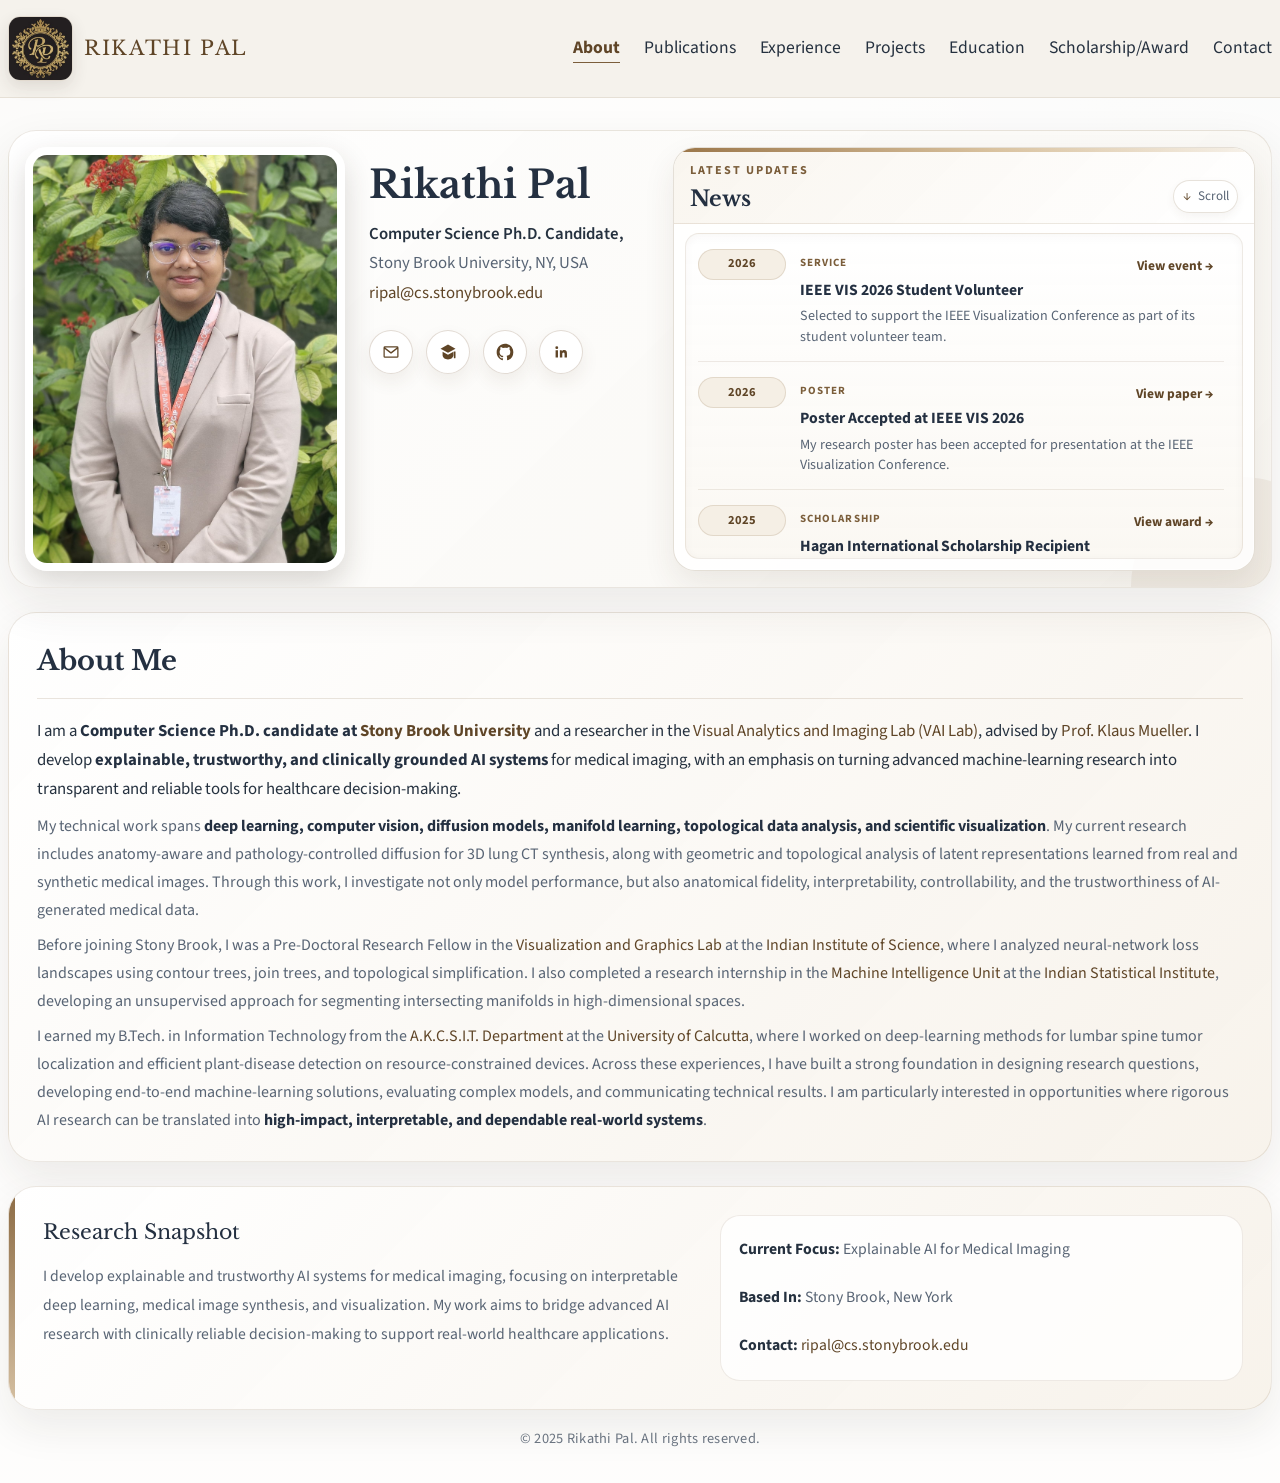
==== index.html @ eb5c56c5 "Update portfolio projects and images" ====
<!DOCTYPE html>
<html lang="en">
<head>
  <meta charset="UTF-8">
  <meta name="viewport" content="width=device-width, initial-scale=1.0">
  <title>Rikathi Pal | Ph.D. Candidate in Computer Science at Stony Brook University</title>
  <meta name="description" content="Rikathi Pal is a Ph.D. candidate in Computer Science at Stony Brook University working in the Visual Analytics and Imaging Lab on explainable, trustworthy AI for medical imaging.">
  <meta name="robots" content="index, follow, max-image-preview:large">
  <link rel="canonical" href="https://rikathi.github.io/">
  <meta property="og:type" content="profile">
  <meta property="og:title" content="Rikathi Pal | Ph.D. Candidate in Computer Science at Stony Brook University">
  <meta property="og:description" content="Portfolio of Rikathi Pal, Ph.D. candidate at Stony Brook University working on explainable and trustworthy AI for medical imaging.">
  <meta property="og:url" content="https://rikathi.github.io/">
  <meta property="og:site_name" content="Rikathi Pal">
  <meta property="og:image" content="https://rikathi.github.io/images/rip.jpg">
  <meta name="twitter:card" content="summary_large_image">
  <meta name="twitter:title" content="Rikathi Pal | Ph.D. Candidate in Computer Science at Stony Brook University">
  <meta name="twitter:description" content="Portfolio of Rikathi Pal, Ph.D. candidate at Stony Brook University working on explainable and trustworthy AI for medical imaging.">
  <meta name="twitter:image" content="https://rikathi.github.io/images/rip.jpg">
  <link rel="icon" href="images/RP.jpg" sizes="1000x1200" type="image/png">
  <link rel="preconnect" href="https://fonts.googleapis.com">
  <link rel="preconnect" href="https://fonts.gstatic.com" crossorigin>
  <link href="https://fonts.googleapis.com/css2?family=Libre+Baskerville:wght@400;700&family=Source+Sans+3:wght@400;500;600;700&display=swap" rel="stylesheet">
  <link rel="stylesheet" href="style.css">
  <script type="application/ld+json">
    {
      "@context": "https://schema.org",
      "@graph": [
        {
          "@type": "WebSite",
          "name": "Rikathi Pal",
          "alternateName": ["Rikathi Pal Portfolio", "rikathi.github.io"],
          "url": "https://rikathi.github.io/"
        },
        {
          "@type": "ProfilePage",
          "url": "https://rikathi.github.io/",
          "mainEntity": {
            "@type": "Person",
            "name": "Rikathi Pal",
            "url": "https://rikathi.github.io/",
            "image": "https://rikathi.github.io/images/rip.jpg",
            "email": "mailto:ripal@cs.stonybrook.edu",
            "jobTitle": "Ph.D. Candidate in Computer Science",
            "affiliation": {
              "@type": "CollegeOrUniversity",
              "name": "Stony Brook University",
              "url": "https://www.stonybrook.edu/"
            },
            "alumniOf": {
              "@type": "CollegeOrUniversity",
              "name": "University of Calcutta",
              "url": "https://www.caluniv.ac.in/"
            },
            "sameAs": [
              "https://scholar.google.com/citations?user=8riN4uMAAAAJ&hl=en",
              "https://github.com/Rikathi",
              "https://www.linkedin.com/in/rikathi-pal-a0b10820b/"
            ],
            "knowsAbout": [
              "Explainable AI",
              "Medical Imaging",
              "Computer Vision",
              "Visualization",
              "Computational Topology",
              "Trustworthy AI"
            ],
            "description": "Ph.D. candidate in Computer Science at Stony Brook University working in the Visual Analytics and Imaging Lab on explainable and trustworthy AI for medical imaging."
          }
        }
      ]
    }
  </script>
</head>
<body>
  <header class="topbar">
    <div class="topbar-inner">
      <a class="brand" href="index.html">
        <img class="brand-mark" src="images/2.jpg" alt="Rikathi Pal logo">
        <span>RIKATHI PAL</span>
      </a>
      <nav aria-label="Primary">
        <ul class="nav-links">
          <li><a class="active" href="index.html">About</a></li>
          <li><a href="publications.html">Publications</a></li>
          <li><a href="experience.html">Experience</a></li>
          <li><a href="projects.html">Projects</a></li>
          <li><a href="education.html">Education</a></li>
          <li><a href="scholarship-award.html">Scholarship/Award</a></li>
          <li><a href="contact.html">Contact</a></li>
        </ul>
      </nav>
    </div>
  </header>

  <main class="site-shell">
    <section class="hero">
      <div class="hero-panel">
        <div class="hero-photo-wrap">
          <div class="hero-photo">
            <img src="images/rip.jpg" alt="Portrait of Rikathi Pal">
          </div>
        </div>
        <div class="hero-copy">
          <h1>Rikathi Pal</h1>
          <p class="hero-role">
            <strong>Computer Science Ph.D. Candidate,</strong><br>
            Stony Brook University, NY, USA<br>
            <a href="mailto:ripal@cs.stonybrook.edu">ripal@cs.stonybrook.edu</a>
          </p>
          <ul class="hero-icons" aria-label="Contact links">
            <li>
              <a href="mailto:ripal@cs.stonybrook.edu" aria-label="Email">
                <svg viewBox="0 0 24 24" aria-hidden="true"><path d="M3 6.75A1.75 1.75 0 0 1 4.75 5h14.5A1.75 1.75 0 0 1 21 6.75v10.5A1.75 1.75 0 0 1 19.25 19H4.75A1.75 1.75 0 0 1 3 17.25V6.75Zm1.9-.25 7.1 5.43 7.1-5.43H4.9Zm14.6 11V8.39l-6.9 5.28a1 1 0 0 1-1.2 0L4.5 8.39v9.11h15Z"/></svg>
              </a>
            </li>
            <li>
              <a href="https://scholar.google.com/citations?user=8riN4uMAAAAJ&hl=en" target="_blank" rel="noopener noreferrer" aria-label="Google Scholar">
                <svg viewBox="0 0 24 24" aria-hidden="true"><path d="m12 3 9 5-9 5-9-5 9-5Zm-6.5 8.72L12 15.33l6.5-3.61V16c0 2.76-2.91 5-6.5 5s-6.5-2.24-6.5-5v-4.28ZM21 18.5a1 1 0 1 1-2 0v-7h2v7Z"/></svg>
              </a>
            </li>
            <li>
              <a href="https://github.com/Rikathi" target="_blank" rel="noopener noreferrer" aria-label="GitHub">
                <svg viewBox="0 0 24 24" aria-hidden="true"><path d="M12 2C6.48 2 2 6.58 2 12.22c0 4.5 2.87 8.31 6.84 9.66.5.1.68-.22.68-.49 0-.24-.01-1.05-.01-1.9-2.78.62-3.37-1.21-3.37-1.21-.46-1.18-1.11-1.49-1.11-1.49-.9-.63.07-.62.07-.62 1 .07 1.52 1.04 1.52 1.04.88 1.55 2.31 1.1 2.87.84.09-.66.35-1.1.63-1.36-2.22-.26-4.56-1.14-4.56-5.06 0-1.12.39-2.03 1.03-2.75-.1-.26-.45-1.3.1-2.72 0 0 .84-.28 2.75 1.05A9.3 9.3 0 0 1 12 6.84c.85 0 1.7.12 2.5.35 1.9-1.33 2.74-1.05 2.74-1.05.55 1.42.2 2.46.1 2.72.64.72 1.03 1.63 1.03 2.75 0 3.93-2.34 4.79-4.57 5.05.36.32.68.95.68 1.92 0 1.39-.01 2.5-.01 2.84 0 .27.18.59.69.49A10.25 10.25 0 0 0 22 12.22C22 6.58 17.52 2 12 2Z"/></svg>
              </a>
            </li>
            <li>
              <a href="https://www.linkedin.com/in/rikathi-pal-a0b10820b/" target="_blank" rel="noopener noreferrer" aria-label="LinkedIn">
                <svg viewBox="0 0 24 24" aria-hidden="true"><path d="M6.94 8.5a1.72 1.72 0 1 1 0-3.44 1.72 1.72 0 0 1 0 3.44ZM5.5 10h2.88v8.5H5.5V10Zm4.68 0h2.76v1.16h.04c.38-.72 1.32-1.48 2.72-1.48 2.92 0 3.46 1.95 3.46 4.48v4.34h-2.88v-3.85c0-.92-.02-2.1-1.27-2.1-1.28 0-1.48 1.01-1.48 2.03v3.92h-2.88V10Z"/></svg>
              </a>
            </li>
          </ul>
        </div>
        <div class="hero-news" id="news" aria-labelledby="news-title">
          <div class="news-heading">
            <div>
              <p class="news-eyebrow">Latest updates</p>
              <h2 id="news-title">News</h2>
            </div>
            <p class="news-scroll-note" id="news-scroll-note">
              <span aria-hidden="true">&#8595;</span> Scroll
            </p>
          </div>

          <div class="news-list" role="region" tabindex="0" aria-label="News updates" aria-describedby="news-scroll-note">
            <article class="news-item">
              <time datetime="2026">2026</time>
              <div class="news-item-copy">
                <div class="news-item-meta">
                  <span class="news-tag">Service</span>
                  <a href="https://www.ieeevis.org/year/2026/" target="_blank" rel="noopener noreferrer">View event <span aria-hidden="true">&#8594;</span></a>
                </div>
                <h3>IEEE VIS 2026 Student Volunteer</h3>
                <p>Selected to support the IEEE Visualization Conference as part of its student volunteer team.</p>
              </div>
            </article>

            <article class="news-item">
              <time datetime="2026">2026</time>
              <div class="news-item-copy">
                <div class="news-item-meta">
                  <span class="news-tag">Poster</span>
                  <a href="publications.html">View paper <span aria-hidden="true">&#8594;</span></a>
                </div>
                <h3>Poster Accepted at IEEE VIS 2026</h3>
                <p>My research poster has been accepted for presentation at the IEEE Visualization Conference.</p>
              </div>
            </article>

            <article class="news-item">
              <time datetime="2025">2025</time>
              <div class="news-item-copy">
                <div class="news-item-meta">
                  <span class="news-tag">Scholarship</span>
                  <a href="scholarship-award.html">View award <span aria-hidden="true">&#8594;</span></a>
                </div>
                <h3>Hagan International Scholarship Recipient</h3>
                <p>Awarded by the Hagan Scholarship Foundation for the 2025&ndash;2027 period.</p>
              </div>
            </article>

            <article class="news-item">
              <time datetime="2025">2025</time>
              <div class="news-item-copy">
                <div class="news-item-meta">
                  <span class="news-tag">Education</span>
                  <a href="education.html">View education <span aria-hidden="true">&#8594;</span></a>
                </div>
                <h3>Started Ph.D. at Stony Brook University</h3>
                <p>Began my Ph.D. in Computer Science at Stony Brook University.</p>
              </div>
            </article>

            <article class="news-item">
              <time datetime="2025">2025</time>
              <div class="news-item-copy">
                <div class="news-item-meta">
                  <span class="news-tag">Publication</span>
                  <a href="publications.html">View paper <span aria-hidden="true">&#8594;</span></a>
                </div>
                <h3>Spinal Tumor Research at NCVPRIPG 2025</h3>
                <p><em>A Classifier for Spinal Tumors Using Novel Data Augmentation</em> appears in the portfolio publication list.</p>
              </div>
            </article>

            <article class="news-item">
              <time datetime="2025">2025</time>
              <div class="news-item-copy">
                <div class="news-item-meta">
                  <span class="news-tag">Award</span>
                  <a href="scholarship-award.html">View award <span aria-hidden="true">&#8594;</span></a>
                </div>
                <h3>2nd Best Paper Award at ICDMAI 2025</h3>
                <p>Recognized for <em>Medical Image Segmentation Using Advanced Attention UNet</em>.</p>
              </div>
            </article>

            <article class="news-item">
              <time datetime="2024-07">Jul 2024</time>
              <div class="news-item-copy">
                <div class="news-item-meta">
                  <span class="news-tag">Experience</span>
                  <a href="experience.html">View experience <span aria-hidden="true">&#8594;</span></a>
                </div>
                <h3>Joined IISc as a Pre-Doctoral Research Fellow</h3>
                <p>Worked in the Visualization and Graphics Lab on neural-network loss landscape visualization using topological data analysis.</p>
              </div>
            </article>

            <article class="news-item">
              <time datetime="2024">2024</time>
              <div class="news-item-copy">
                <div class="news-item-meta">
                  <span class="news-tag">Education</span>
                  <a href="education.html">View education <span aria-hidden="true">&#8594;</span></a>
                </div>
                <h3>Completed B.Tech. at the University of Calcutta</h3>
                <p>Earned my B.Tech. in Information Technology from the A.K.C.S.I.T. Department.</p>
              </div>
            </article>
          </div>
        </div>
      </div>
    </section>

    <section class="about-section" aria-labelledby="about-title">
      <h2 class="about-section-title" id="about-title">About Me</h2>
      <div class="about-text about-section-copy">
        <p class="about-lead">
          I am a <strong>Computer Science Ph.D. candidate at <a href="https://www.cs.stonybrook.edu/" target="_blank" rel="noopener noreferrer">Stony Brook University</a></strong> and a researcher in the <a href="https://www3.cs.stonybrook.edu/~mueller/#projects" target="_blank" rel="noopener noreferrer">Visual Analytics and Imaging Lab (VAI Lab)</a>, advised by <a href="https://www3.cs.stonybrook.edu/~mueller/" target="_blank" rel="noopener noreferrer">Prof. Klaus Mueller</a>. I develop <strong>explainable, trustworthy, and clinically grounded AI systems</strong> for medical imaging, with an emphasis on turning advanced machine-learning research into transparent and reliable tools for healthcare decision-making.
        </p>
        <p>
          My technical work spans <strong>deep learning, computer vision, diffusion models, manifold learning, topological data analysis, and scientific visualization</strong>. My current research includes anatomy-aware and pathology-controlled diffusion for 3D lung CT synthesis, along with geometric and topological analysis of latent representations learned from real and synthetic medical images. Through this work, I investigate not only model performance, but also anatomical fidelity, interpretability, controllability, and the trustworthiness of AI-generated medical data.
        </p>
        <p>
          Before joining Stony Brook, I was a Pre-Doctoral Research Fellow in the <a href="https://vgl.csa.iisc.ac.in/" target="_blank" rel="noopener noreferrer">Visualization and Graphics Lab</a> at the <a href="https://iisc.ac.in/" target="_blank" rel="noopener noreferrer">Indian Institute of Science</a>, where I analyzed neural-network loss landscapes using contour trees, join trees, and topological simplification. I also completed a research internship in the <a href="https://miu.isical.ac.in/content/machine-intelligence-unit" target="_blank" rel="noopener noreferrer">Machine Intelligence Unit</a> at the <a href="https://www.isical.ac.in/" target="_blank" rel="noopener noreferrer">Indian Statistical Institute</a>, developing an unsupervised approach for segmenting intersecting manifolds in high-dimensional spaces.
        </p>
        <p>
          I earned my B.Tech. in Information Technology from the <a href="https://www.caluniv.ac.in/academic/akcsit/AKC.html" target="_blank" rel="noopener noreferrer">A.K.C.S.I.T. Department</a> at the <a href="https://www.caluniv.ac.in/" target="_blank" rel="noopener noreferrer">University of Calcutta</a>, where I worked on deep-learning methods for lumbar spine tumor localization and efficient plant-disease detection on resource-constrained devices. Across these experiences, I have built a strong foundation in designing research questions, developing end-to-end machine-learning solutions, evaluating complex models, and communicating technical results. I am particularly interested in opportunities where rigorous AI research can be translated into <strong>high-impact, interpretable, and dependable real-world systems</strong>.
        </p>
      </div>
    </section>
  </main>

  <footer>
    <div class="footer-panel">
      <div>
        <p class="footer-title">Research Snapshot</p>
        <p class="footer-copy">
          I develop explainable and trustworthy AI systems for medical imaging, focusing on interpretable deep learning, medical image synthesis, and visualization. My work aims to bridge advanced AI research with clinically reliable decision-making to support real-world healthcare applications.

        </p>
      </div>
      <div class="footer-meta">
        <p><strong>Current Focus:</strong> Explainable AI for Medical Imaging</p>
        <p><strong>Based In:</strong> Stony Brook, New York</p>
        <p><strong>Contact:</strong> <a href="mailto:ripal@cs.stonybrook.edu">ripal@cs.stonybrook.edu</a></p>
      </div>
    </div>
    <p class="footer-bottom">&copy; 2025 Rikathi Pal. All rights reserved.</p>
  </footer>
</body>
</html>
---- style.css ----
:root {
  --page-bg: #f4f1ea;
  --surface: #ffffff;
  --surface-muted: #f8f6f1;
  --text: #25313f;
  --text-soft: #586474;
  --border: #ddd5c8;
  --accent: #7b5e3b;
  --accent-deep: #5f4527;
  --shadow: 0 18px 45px rgba(55, 45, 30, 0.09);
  --content-width: 1440px;
}

* {
  box-sizing: border-box;
  margin: 0;
  padding: 0;
}

html {
  scroll-behavior: smooth;
}

body {
  font-family: "Source Sans 3", sans-serif;
  background:
    linear-gradient(180deg, rgba(255, 255, 255, 0.88), rgba(255, 255, 255, 0.88)),
    radial-gradient(circle at top left, rgba(167, 139, 95, 0.18), transparent 30%),
    radial-gradient(circle at top right, rgba(94, 122, 150, 0.15), transparent 28%),
    var(--page-bg);
  color: var(--text);
  line-height: 1.75;
}

a {
  color: var(--accent-deep);
  text-decoration: none;
}

a:hover {
  text-decoration: underline;
}

.site-shell {
  width: min(calc(100% - 1rem), var(--content-width));
  margin: 0 auto;
}

.topbar {
  position: sticky;
  top: 0;
  z-index: 10;
  backdrop-filter: blur(12px);
  background: rgba(244, 241, 234, 0.9);
  border-bottom: 1px solid rgba(123, 94, 59, 0.12);
}

.topbar-inner {
  width: min(calc(100% - 1rem), var(--content-width));
  margin: 0 auto;
  display: flex;
  align-items: center;
  justify-content: space-between;
  gap: 1rem;
  padding: 1rem 0;
}

.brand {
  display: inline-flex;
  align-items: center;
  gap: 0.7rem;
  font-family: "Libre Baskerville", serif;
  font-size: 1.25rem;
  letter-spacing: 0.08em;
  color: var(--accent-deep);
}

.brand-mark {
  width: 65px;
  height: 65px;
  border-radius: 12px;
  object-fit: cover;
  border: 1px solid rgba(123, 94, 59, 0.16);
  box-shadow: 0 6px 16px rgba(55, 45, 30, 0.12);
}

.nav-links {
  display: flex;
  flex-wrap: wrap;
  justify-content: flex-end;
  gap: 1rem 1.5rem;
  list-style: none;
  font-size: 1.1rem;
}

.nav-links a {
  color: var(--text);
  position: relative;
  padding-bottom: 0.2rem;
}

.nav-links a::after {
  content: "";
  position: absolute;
  left: 0;
  bottom: 0;
  width: 100%;
  height: 1px;
  background: var(--accent);
  transform: scaleX(0);
  transform-origin: left;
  transition: transform 0.25s ease;
}

.nav-links a:hover::after,
.nav-links a.active::after,
.nav-links a:focus-visible::after {
  transform: scaleX(1);
}

.nav-links a.active {
  color: var(--accent-deep);
  font-weight: 700;
}

.hero {
  padding: 2rem 0 1.5rem;
}

.page-main {
  padding: 3.5rem 0 2rem;
}

.hero-panel {
  display: grid;
  grid-template-columns: 300px minmax(300px, 0.6fr) minmax(560px, 1.4fr);
  gap: 1.5rem;
  align-items: start;
  background: linear-gradient(135deg, rgba(255, 255, 255, 0.94), rgba(248, 246, 241, 0.96));
  border: 1px solid rgba(123, 94, 59, 0.14);
  border-radius: 28px;
  padding: 1.75rem;
  box-shadow: var(--shadow);
  overflow: hidden;
  position: relative;
}

@media (min-width: 1201px) {
  .hero-panel {
    grid-template-columns: 320px minmax(280px, 0.6fr) minmax(560px, 1.4fr);
    align-items: stretch;
    padding: 1rem;
  }

  .hero-panel .hero-photo-wrap,
  .hero-panel .hero-photo {
    height: 100%;
  }

  .hero-panel .hero-photo {
    display: flex;
  }

  .hero-panel .hero-photo img {
    width: 100%;
    height: 100%;
    min-height: 420px;
    aspect-ratio: auto;
  }

  .hero-panel .hero-news {
    margin-block: 0;
  }
}

.hero-panel::before {
  content: "";
  position: absolute;
  inset: auto -80px -110px auto;
  width: 220px;
  height: 220px;
  border-radius: 50%;
  background: rgba(123, 94, 59, 0.08);
}

.hero-photo-wrap {
  display: flex;
  flex-direction: column;
  align-items: center;
  gap: 1rem;
}

.hero-photo {
  text-align: center;
}

.hero-photo img {
  width: min(100%, 280px);
  aspect-ratio: 4 / 5;
  object-fit: cover;
  border-radius: 22px;
  border: 8px solid rgba(255, 255, 255, 0.95);
  box-shadow: 0 12px 30px rgba(48, 40, 28, 0.18);
}

.hero-copy {
  position: relative;
  z-index: 1;
  padding-top: 1rem;
}

.eyebrow {
  text-transform: uppercase;
  letter-spacing: 0.18em;
  font-size: 0.82rem;
  color: var(--accent);
  margin-bottom: 0.8rem;
}

h1 {
  font-family: "Libre Baskerville", serif;
  font-size: clamp(2rem, 3vw, 2.7rem);
  line-height: 1.15;
  margin-bottom: 0.8rem;
  color: #243041;
}

.hero-copy p {
  color: var(--text-soft);
  font-size: 1.05rem;
  max-width: 64ch;
}

.hero-role {
  color: var(--text-soft);
  font-size: 1.08rem;
  max-width: 40ch;
}

.hero-role strong {
  color: var(--text);
  font-weight: 600;
}

.hero-icons {
  display: flex;
  flex-wrap: wrap;
  justify-content: flex-start;
  gap: 0.8rem;
  margin-top: 1.35rem;
  list-style: none;
}

.hero-icons a {
  display: inline-flex;
  align-items: center;
  justify-content: center;
  width: 44px;
  height: 44px;
  border-radius: 50%;
  border: 1px solid rgba(123, 94, 59, 0.22);
  background: rgba(255, 255, 255, 0.92);
  box-shadow: 0 8px 18px rgba(95, 69, 39, 0.08);
  transition: transform 0.2s ease, box-shadow 0.2s ease;
}

.hero-icons a:hover {
  transform: translateY(-2px);
  text-decoration: none;
  box-shadow: 0 12px 22px rgba(95, 69, 39, 0.12);
}

.hero-icons svg {
  width: 20px;
  height: 20px;
  fill: var(--accent-deep);
}

.hero-news {
  position: relative;
  z-index: 1;
  align-self: stretch;
  min-width: 0;
  margin-block: -0.65rem;
  padding: 0;
  overflow: hidden;
  border: 1px solid rgba(123, 94, 59, 0.2);
  border-radius: 22px;
  background: rgba(255, 255, 255, 0.84);
  box-shadow:
    0 14px 32px rgba(74, 55, 34, 0.09),
    inset 0 0 0 1px rgba(255, 255, 255, 0.7);
  scroll-margin-top: 8rem;
}

.hero-news::before {
  content: "";
  position: absolute;
  z-index: 2;
  inset: 0 0 auto;
  height: 4px;
  background: linear-gradient(90deg, #9a7548, #d9c29f 55%, rgba(217, 194, 159, 0.2));
  pointer-events: none;
}

.about-section {
  margin-bottom: 1.5rem;
  padding: 1.5rem 1.75rem 1.65rem;
  border: 1px solid rgba(123, 94, 59, 0.14);
  border-radius: 28px;
  background: linear-gradient(135deg, rgba(255, 255, 255, 0.97), rgba(247, 242, 234, 0.95));
  box-shadow: var(--shadow);
}

.about-section-title {
  font-family: "Libre Baskerville", serif;
  font-size: 1.7rem;
  color: #243041;
  margin-bottom: 1.1rem;
  padding-bottom: 0.85rem;
  border-bottom: 1px solid rgba(123, 94, 59, 0.16);
}

.about-section-copy {
  display: grid;
  grid-template-columns: 1fr;
  gap: 0.45rem;
}

.about-section-copy p {
  color: var(--text-soft);
  font-size: 1rem;
  line-height: 1.75;
}

.about-section-copy .about-lead {
  color: var(--text);
  font-size: 1.05rem;
}

.about-section-copy strong {
  color: #243041;
  font-weight: 700;
}

.about-section-copy p + p {
  margin-top: 0;
}

.news-heading {
  display: flex;
  align-items: end;
  justify-content: space-between;
  gap: 1rem;
  margin-bottom: 1rem;
  padding-bottom: 1rem;
  border-bottom: 1px solid rgba(123, 94, 59, 0.16);
}

.news-eyebrow {
  margin-bottom: 0.2rem;
  color: var(--accent);
  font-size: 0.76rem;
  font-weight: 700;
  letter-spacing: 0.16em;
  text-transform: uppercase;
}

.news-heading h2 {
  color: #243041;
  font-family: "Libre Baskerville", serif;
  font-size: 1.7rem;
  line-height: 1.3;
}

.news-scroll-note {
  flex: 0 0 auto;
  color: var(--text-soft);
  font-size: 0.9rem;
}

.news-scroll-note span {
  display: inline-block;
  margin-right: 0.25rem;
  color: var(--accent-deep);
}

.news-list {
  max-height: 350px;
  overflow-y: auto;
  overscroll-behavior: contain;
  padding-right: 0.8rem;
  scrollbar-color: #b89b75 #eee8de;
  scrollbar-width: thin;
}

.hero-news .news-list {
  max-height: 326px;
  margin: 0.55rem 0.7rem 0.7rem;
  padding: 0 0.5rem 0 0.75rem;
  border: 1px solid rgba(123, 94, 59, 0.13);
  border-radius: 14px;
  background: linear-gradient(180deg, rgba(255, 255, 255, 0.94), rgba(250, 247, 241, 0.88));
  box-shadow: inset 0 2px 8px rgba(74, 55, 34, 0.04);
  scrollbar-gutter: stable;
}

.hero-news .news-heading {
  margin: 0;
  padding: 0.78rem 1rem 0.62rem;
  border-bottom: 1px solid rgba(123, 94, 59, 0.13);
  background: linear-gradient(135deg, rgba(249, 245, 238, 0.94), rgba(255, 255, 255, 0.9));
}

.hero-news .news-heading h2 {
  font-size: 1.35rem;
}

.hero-news .news-scroll-note {
  font-size: 0.82rem;
  padding: 0.26rem 0.52rem;
  border: 1px solid rgba(123, 94, 59, 0.18);
  border-radius: 999px;
  background: rgba(255, 255, 255, 0.88);
  box-shadow: 0 4px 10px rgba(74, 55, 34, 0.05);
}

.news-list:focus-visible {
  outline: 3px solid rgba(123, 94, 59, 0.28);
  outline-offset: 5px;
  border-radius: 12px;
}

.news-list::-webkit-scrollbar {
  width: 8px;
}

.news-list::-webkit-scrollbar-track {
  border-radius: 999px;
  background: #eee8de;
}

.news-list::-webkit-scrollbar-thumb {
  border-radius: 999px;
  background: #b89b75;
}

.news-item {
  display: grid;
  grid-template-columns: 105px minmax(0, 1fr);
  gap: 1.25rem;
  position: relative;
  padding: 1.15rem 1rem 1.15rem 0;
}

.news-item + .news-item {
  border-top: 1px solid rgba(123, 94, 59, 0.12);
}

.news-item time {
  align-self: start;
  margin-top: 0.1rem;
  padding: 0.28rem 0.65rem;
  border: 1px solid rgba(123, 94, 59, 0.16);
  border-radius: 999px;
  background: #f5efe5;
  color: var(--accent-deep);
  font-size: 0.86rem;
  font-weight: 700;
  text-align: center;
}

.news-item-copy {
  min-width: 0;
}

.news-item-meta {
  display: flex;
  align-items: center;
  justify-content: space-between;
  gap: 0.75rem;
  margin-bottom: 0.18rem;
}

.news-item-meta .news-tag {
  margin-bottom: 0;
}

.news-item-meta a {
  flex: 0 0 auto;
  margin: 0 0 0 auto;
  white-space: nowrap;
}

.news-tag {
  display: block;
  margin-bottom: 0.18rem;
  color: var(--accent);
  font-size: 0.75rem;
  font-weight: 700;
  letter-spacing: 0.1em;
  text-transform: uppercase;
}

.news-item h3 {
  color: #243041;
  font-size: 1.08rem;
  line-height: 1.4;
}

.news-item p {
  margin-top: 0.28rem;
  color: var(--text-soft);
  font-size: 0.96rem;
  line-height: 1.6;
}

.news-item a {
  display: inline-block;
  margin-top: 0.4rem;
  font-size: 0.91rem;
  font-weight: 700;
}

.hero-news .news-item {
  grid-template-columns: 88px minmax(0, 1fr);
  gap: 0.85rem;
  padding: 0.85rem 0.65rem 0.85rem 0;
}

.hero-news .news-item time {
  padding: 0.22rem 0.45rem;
  font-size: 0.78rem;
}

.hero-news .news-tag {
  font-size: 0.69rem;
}

.hero-news .news-item h3 {
  font-size: 0.98rem;
}

.hero-news .news-item p {
  font-size: 0.88rem;
  line-height: 1.45;
}

.hero-news .news-item a {
  font-size: 0.84rem;
}

.content-section {
  margin-bottom: 2.25rem;
  background: rgba(255, 255, 255, 0.76);
  border: 1px solid rgba(123, 94, 59, 0.1);
  border-radius: 24px;
  padding: 2rem;
  box-shadow: 0 10px 25px rgba(43, 35, 24, 0.05);
}

.section-heading {
  font-family: "Libre Baskerville", serif;
  font-size: 1.8rem;
  color: #243041;
  margin-bottom: 1.25rem;
  padding-bottom: 0.85rem;
  border-bottom: 1px solid var(--border);
}

.about-text p + p {
  margin-top: 0.9rem;
}

.about-text.about-section-copy p + p {
  margin-top: 0;
}

.stack {
  display: grid;
  gap: 1rem;
}

.entry-card {
  display: grid;
  grid-template-columns: 120px minmax(0, 1fr);
  gap: 1.2rem;
  padding: 1rem;
  border-radius: 18px;
  background: var(--surface);
  border: 1px solid rgba(123, 94, 59, 0.12);
  transition: transform 0.2s ease, box-shadow 0.2s ease;
}

.entry-card:hover {
  transform: translateY(-2px);
  box-shadow: 0 14px 22px rgba(45, 37, 26, 0.08);
}

.entry-card img {
  width: 120px;
  height: 120px;
  border-radius: 14px;
  object-fit: cover;
  background: var(--surface-muted);
  border: 1px solid rgba(123, 94, 59, 0.1);
}

.logo-fit img {
  object-fit: contain;
  padding: 0.6rem;
}

.project-card {
  grid-template-columns: 160px minmax(0, 1fr);
  align-items: center;
}

.project-card img {
  width: 160px;
  height: 125px;
}


.entry-meta {
  display: flex;
  flex-wrap: wrap;
  gap: 0.65rem 1rem;
  margin: 0.5rem 0;
  color: var(--text-soft);
  font-size: 0.96rem;
}

.entry-card h3 {
  font-size: 1.15rem;
  line-height: 1.4;
  color: #243041;
}

.entry-card p + p {
  margin-top: 0.2rem;
}

.education-highlight {
  background: linear-gradient(135deg, rgba(251, 248, 242, 0.98), rgba(255, 255, 255, 0.98));
}

.education-path {
  display: flex;
  align-items: center;
  gap: 0.85rem;
  margin-top: 1rem;
  flex-wrap: wrap;
}

.path-step {
  display: inline-flex;
  align-items: center;
  justify-content: center;
  padding: 0.7rem 1rem;
  min-width: 120px;
  border-radius: 999px;
  background: #f7efe4;
  border: 1px solid rgba(123, 94, 59, 0.16);
  font-weight: 700;
  color: #243041;
}

.path-arrow {
  color: var(--accent);
  font-size: 1.15rem;
  font-weight: 700;
}

.path-note {
  margin-top: 0.9rem;
  color: var(--text-soft);
  font-size: 0.96rem;
}

.education-body {
  display: grid;
  grid-template-columns: minmax(0, 1fr) auto;
  gap: 1rem 1.5rem;
  align-items: start;
  width: 100%;
}

.education-main {
  min-width: 0;
}

.education-main .entry-meta {
  margin-bottom: 0;
}

.education-year {
  justify-self: end;
  align-self: start;
  min-width: 130px;
  padding-top: 0.15rem;
  text-align: right;
  color: #243041;
  font-size: 0.98rem;
  font-weight: 600;
}

.education-year strong {
  color: var(--text);
}

.experience-body {
  display: grid;
  grid-template-columns: minmax(0, 1fr) auto;
  gap: 1rem 1.5rem;
  align-items: start;
  width: 100%;
}

.experience-main {
  min-width: 0;
}

.experience-main .entry-meta {
  margin-bottom: 0;
}

.experience-duration {
  justify-self: end;
  align-self: start;
  min-width: 165px;
  padding-top: 0.15rem;
  text-align: right;
  color: #243041;
  font-size: 0.98rem;
  font-weight: 600;
}

.experience-duration strong {
  color: var(--text);
}

.publication-card {
  grid-template-columns: 132px minmax(0, 1fr) auto;
  align-items: start;
  gap: 1.35rem;
}

.publication-card img {
  width: 132px;
  height: 132px;
  border-radius: 18px;
}

.publication-card img.publication-figure-contain {
  object-fit: contain;
  padding: 0.2rem;
  background: #fff;
}

.publication-content {
  min-width: 0;
}

.publication-content h3 {
  margin-bottom: 0.55rem;
}

.publication-meta {
  display: grid;
  gap: 0.55rem;
  color: var(--text-soft);
  font-size: 0.96rem;
}

.publication-meta p {
  margin: 0;
}

.publication-doi {
  margin-top: 0.8rem;
  color: var(--text-soft);
  font-size: 0.95rem;
}

.publication-doi a {
  word-break: break-word;
}

.publication-action {
  display: flex;
  flex-direction: column;
  align-items: center;
  justify-content: center;
  gap: 0.75rem;
  align-self: stretch;
  min-width: 132px;
}

.publication-action .entry-link {
  margin-top: 0;
  white-space: nowrap;
  min-width: 110px;
  text-align: center;
}

.publication-action .entry-link.doi-link {
  background: rgba(255, 255, 255, 0.9);
  color: #5f4527;
}

.author-highlight {
  text-decoration: underline;
  text-underline-offset: 0.16em;
  text-decoration-thickness: 1.5px;
}

.award-card {
  grid-template-columns: 220px minmax(0, 1fr) auto;
  align-items: center;
}

.award-card-photo {
  grid-template-columns: 170px minmax(0, 1fr) auto;
}

.award-side {
  display: flex;
  align-items: center;
  justify-content: center;
  min-height: 140px;
  padding: 1rem;
  border-radius: 16px;
  background: rgba(255, 255, 255, 0.58);
  border: 1px solid rgba(123, 94, 59, 0.1);
  text-align: center;
}

.award-side strong {
  font-size: 1.1rem;
  line-height: 1.45;
  color: #243041;
}

.award-photo {
  width: min(100%, 170px);
  min-height: 198px;
  padding: 0.35rem;
  overflow: hidden;
  background: linear-gradient(145deg, #f6f1e9, #fff);
  box-shadow: 0 8px 20px rgba(74, 55, 34, 0.1);
}

.award-photo img {
  display: block;
  width: 100%;
  height: 186px;
  object-fit: cover;
  object-position: center;
  border-radius: 12px;
}

.award-photo--seal img {
  padding: 0.45rem;
  object-fit: contain;
  background: #fff;
}

.award-content {
  min-width: 0;
}

.award-content .entry-meta {
  margin-top: 0.65rem;
}

.award-action {
  display: flex;
  align-items: center;
  justify-content: center;
  align-self: stretch;
  padding: 0 0.5rem;
}

.award-title {
  margin-bottom: 0.45rem;
  color: #243041;
}

.award-paper {
  font-size: 1.08rem;
  line-height: 1.5;
}

.award-row {
  margin-top: 0.7rem;
  color: var(--text-soft);
  font-size: 0.96rem;
}

.award-row p {
  margin: 0;
}

.award-action .entry-link {
  margin-top: 0;
  white-space: nowrap;
}

.entry-link {
  display: inline-block;
  margin-top: 0.75rem;
  padding: 0.45rem 0.85rem;
  border-radius: 999px;
  background: #f4eee3;
  border: 1px solid rgba(123, 94, 59, 0.16);
  font-weight: 600;
}

.award {
  color: #aa2c3c;
  font-weight: 700;
  margin-top: 0.35rem;
}

.contact-grid {
  display: grid;
  grid-template-columns: repeat(auto-fit, minmax(180px, 1fr));
  gap: 1rem;
}

.contact-card {
  background: var(--surface);
  border: 1px solid rgba(123, 94, 59, 0.12);
  border-radius: 18px;
  padding: 1rem;
  text-align: center;
}

.contact-card span {
  display: block;
  font-size: 0.8rem;
  text-transform: uppercase;
  letter-spacing: 0.1em;
  color: var(--text-soft);
  margin-bottom: 0.45rem;
}

footer {
  width: min(calc(100% - 1rem), var(--content-width));
  margin: 0 auto 2rem;
}

.footer-panel {
  display: grid;
  grid-template-columns: minmax(0, 1.2fr) minmax(420px, 0.95fr);
  gap: 1.4rem;
  padding: 1.75rem;
  border: 1px solid rgba(123, 94, 59, 0.14);
  border-radius: 28px;
  background:
    linear-gradient(135deg, rgba(255, 255, 255, 0.98), rgba(247, 242, 234, 0.96));
  box-shadow: 0 18px 40px rgba(43, 35, 24, 0.08);
  position: relative;
  overflow: hidden;
}

.footer-panel::before {
  content: "";
  position: absolute;
  inset: 0 auto 0 0;
  width: 6px;
  background: linear-gradient(180deg, #8b6a43, #d6c1a3);
}

.footer-panel > div:first-child {
  padding-left: 0.35rem;
}

.footer-title {
  font-family: "Libre Baskerville", serif;
  font-size: 1.28rem;
  color: #243041;
  margin-bottom: 0.7rem;
}

.footer-copy,
.footer-meta {
  color: var(--text-soft);
  font-size: 0.98rem;
  line-height: 1.85;
}

.footer-copy {
  max-width: 92ch;
}

.footer-meta {
  display: grid;
  align-content: start;
  gap: 0.8rem;
  padding: 1rem 1.1rem;
  border-radius: 20px;
  background: rgba(255, 255, 255, 0.78);
  border: 1px solid rgba(123, 94, 59, 0.12);
}

.footer-meta p {
  padding: 0.2rem 0;
}

.footer-meta strong {
  color: var(--text);
  font-weight: 700;
}

.footer-bottom {
  margin-top: 1rem;
  text-align: center;
  color: #6c7683;
  font-size: 0.9rem;
  letter-spacing: 0.02em;
}

@media (max-width: 1200px) {
  .hero-panel {
    grid-template-columns: 280px minmax(0, 1fr);
  }

  .hero-photo img {
    width: min(100%, 260px);
  }

  .hero-news {
    grid-column: 1 / -1;
    margin-block: 0;
    padding: 0;
  }
}

@media (max-width: 860px) {
  .topbar-inner,
  .entry-card,
  .contact-grid,
  .footer-panel {
    grid-template-columns: 1fr;
  }

  .hero-panel {
    grid-template-columns: 1fr;
  }

  .hero-news {
    grid-column: auto;
  }

  .education-body {
    grid-template-columns: 1fr;
    gap: 0.6rem;
  }

  .experience-body {
    grid-template-columns: 1fr;
    gap: 0.6rem;
  }

  .publication-card {
    grid-template-columns: 1fr;
  }

  .publication-action {
    justify-content: flex-start;
    align-self: auto;
    min-width: 0;
  }

  .award-card {
    grid-template-columns: 1fr;
  }

  .award-side {
    min-height: auto;
    justify-content: flex-start;
    text-align: left;
  }

  .award-action {
    justify-content: flex-start;
    align-self: auto;
    padding: 0;
  }

  .education-year {
    justify-self: start;
    text-align: left;
    min-width: 0;
    padding-top: 0;
  }

  .experience-duration {
    justify-self: start;
    text-align: left;
    min-width: 0;
    padding-top: 0;
  }

  .topbar-inner {
    display: block;
  }

  .brand {
    display: block;
    margin-bottom: 0.8rem;
  }

  .nav-links {
    justify-content: flex-start;
  }

  .hero-panel,
  .content-section,
  .about-section {
    padding: 1.5rem;
  }

  .hero-photo {
    order: -1;
  }

  .hero-copy,
  .hero-news {
    padding-top: 0;
  }

  .about-section-copy {
    grid-template-columns: 1fr;
    gap: 0.45rem;
  }

  .entry-card img {
    width: 100%;
    max-width: 150px;
  }
}

@media (max-width: 560px) {
  body {
    font-size: 0.98rem;
  }

  .site-shell {
    width: min(calc(100% - 0.5rem), var(--content-width));
  }

  .topbar-inner,
  footer {
    width: min(calc(100% - 0.5rem), var(--content-width));
  }

  .hero {
    padding-top: 1.5rem;
  }

  .hero-icons {
    justify-content: flex-start;
  }

  .news-heading {
    align-items: start;
  }

  .news-item {
    grid-template-columns: 1fr;
    gap: 0.55rem;
  }

  .hero-news .news-item {
    grid-template-columns: 1fr;
  }

  .news-item time {
    justify-self: start;
  }

  .entry-link {
    width: 100%;
  }
}
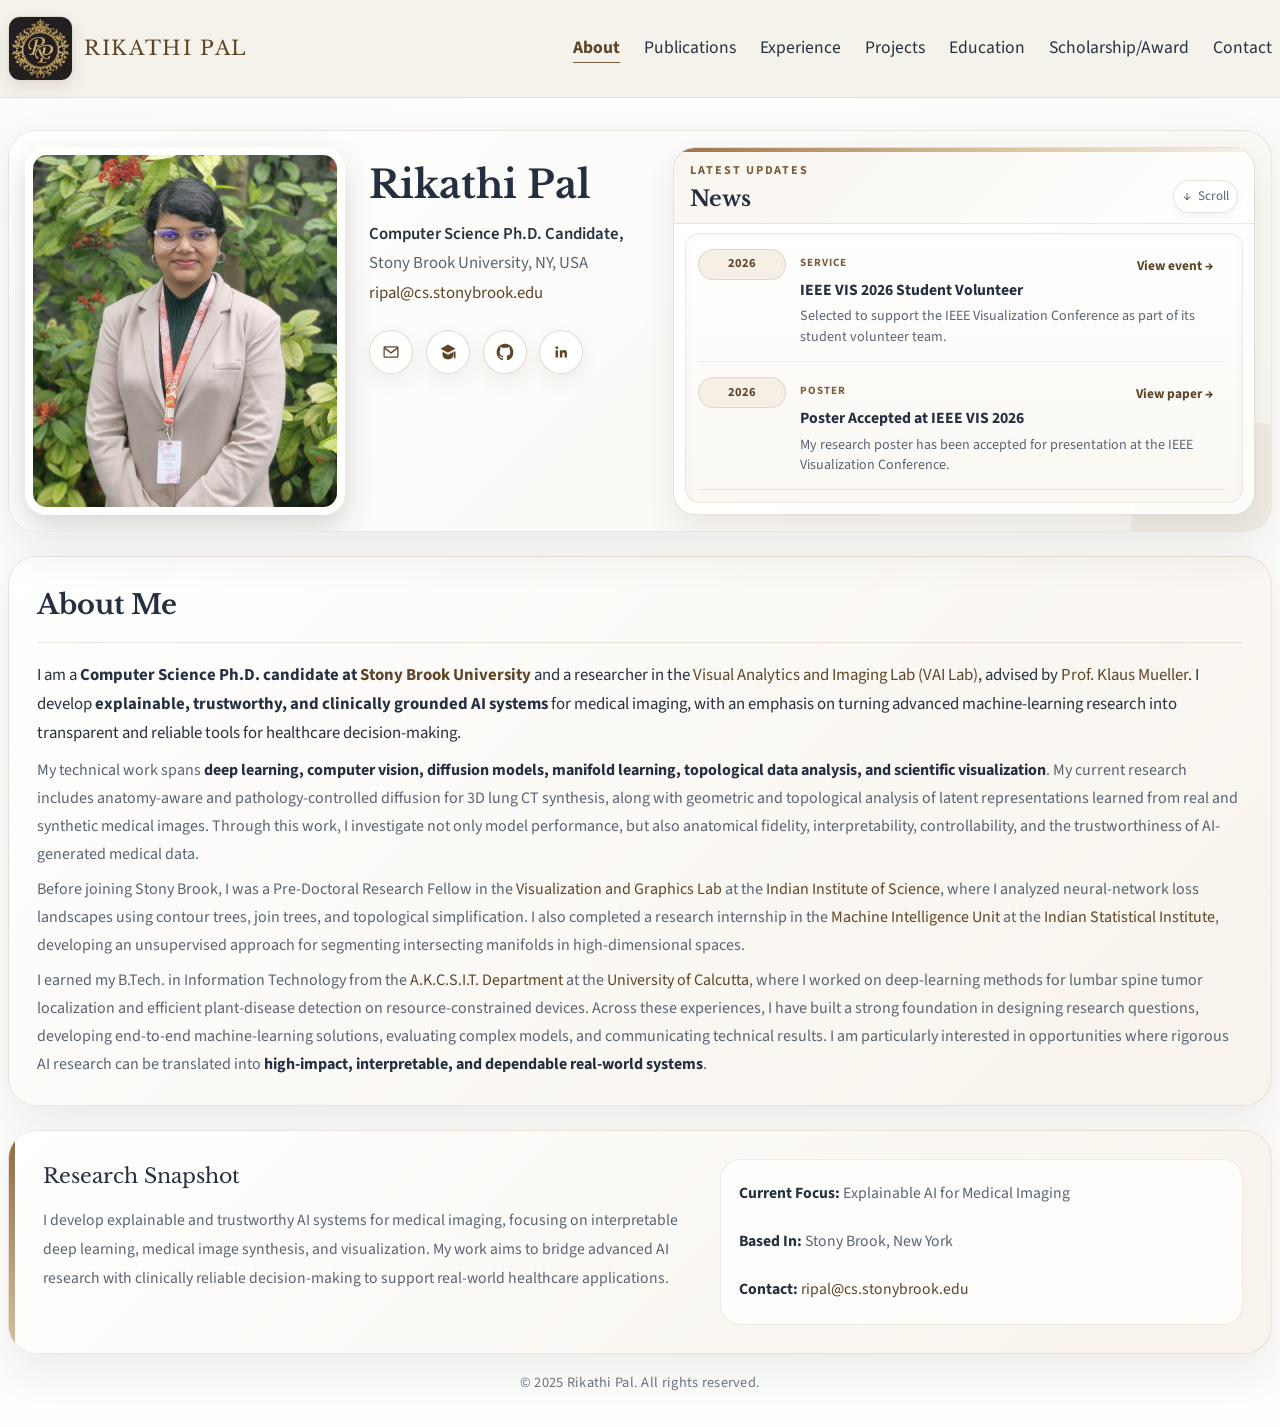
==== commit 7fb625f9: "Update portfolio projects and images" ====
--- a/index.html
+++ b/index.html
@@ -21,7 +21,7 @@
   <link rel="preconnect" href="https://fonts.googleapis.com">
   <link rel="preconnect" href="https://fonts.gstatic.com" crossorigin>
   <link href="https://fonts.googleapis.com/css2?family=Libre+Baskerville:wght@400;700&family=Source+Sans+3:wght@400;500;600;700&display=swap" rel="stylesheet">
-  <link rel="stylesheet" href="style.css">
+  <link rel="stylesheet" href="style.css?v=20261012-hero-compact">
   <script type="application/ld+json">
     {
       "@context": "https://schema.org",
--- a/style.css
+++ b/style.css
@@ -164,12 +164,16 @@
   .hero-panel .hero-photo img {
     width: 100%;
     height: 100%;
-    min-height: 420px;
+    min-height: 360px;
     aspect-ratio: auto;
   }
 
   .hero-panel .hero-news {
     margin-block: 0;
+  }
+
+  .hero-panel .hero-news .news-list {
+    max-height: 270px;
   }
 }
 
@@ -930,11 +934,52 @@
 }
 
 .contact-card {
+  display: flex;
+  min-height: 170px;
+  flex-direction: column;
+  align-items: center;
+  justify-content: center;
   background: var(--surface);
   border: 1px solid rgba(123, 94, 59, 0.12);
   border-radius: 18px;
   padding: 1rem;
   text-align: center;
+  transition: transform 0.2s ease, box-shadow 0.2s ease;
+}
+
+.contact-card:hover {
+  transform: translateY(-3px);
+  box-shadow: 0 12px 26px rgba(74, 55, 34, 0.1);
+}
+
+.contact-icon {
+  display: inline-flex;
+  width: 48px;
+  height: 48px;
+  margin-bottom: 0.7rem;
+  align-items: center;
+  justify-content: center;
+  border: 1px solid rgba(123, 94, 59, 0.18);
+  border-radius: 50%;
+  background: linear-gradient(145deg, #fff, #f5efe6);
+  box-shadow: 0 7px 16px rgba(74, 55, 34, 0.08);
+}
+
+.contact-icon svg {
+  width: 23px;
+  height: 23px;
+  fill: var(--accent-deep);
+}
+
+.contact-icon-logo {
+  padding: 0.38rem;
+}
+
+.contact-icon-logo img {
+  width: 100%;
+  height: 100%;
+  object-fit: contain;
+  border-radius: 50%;
 }
 
 .contact-card span {
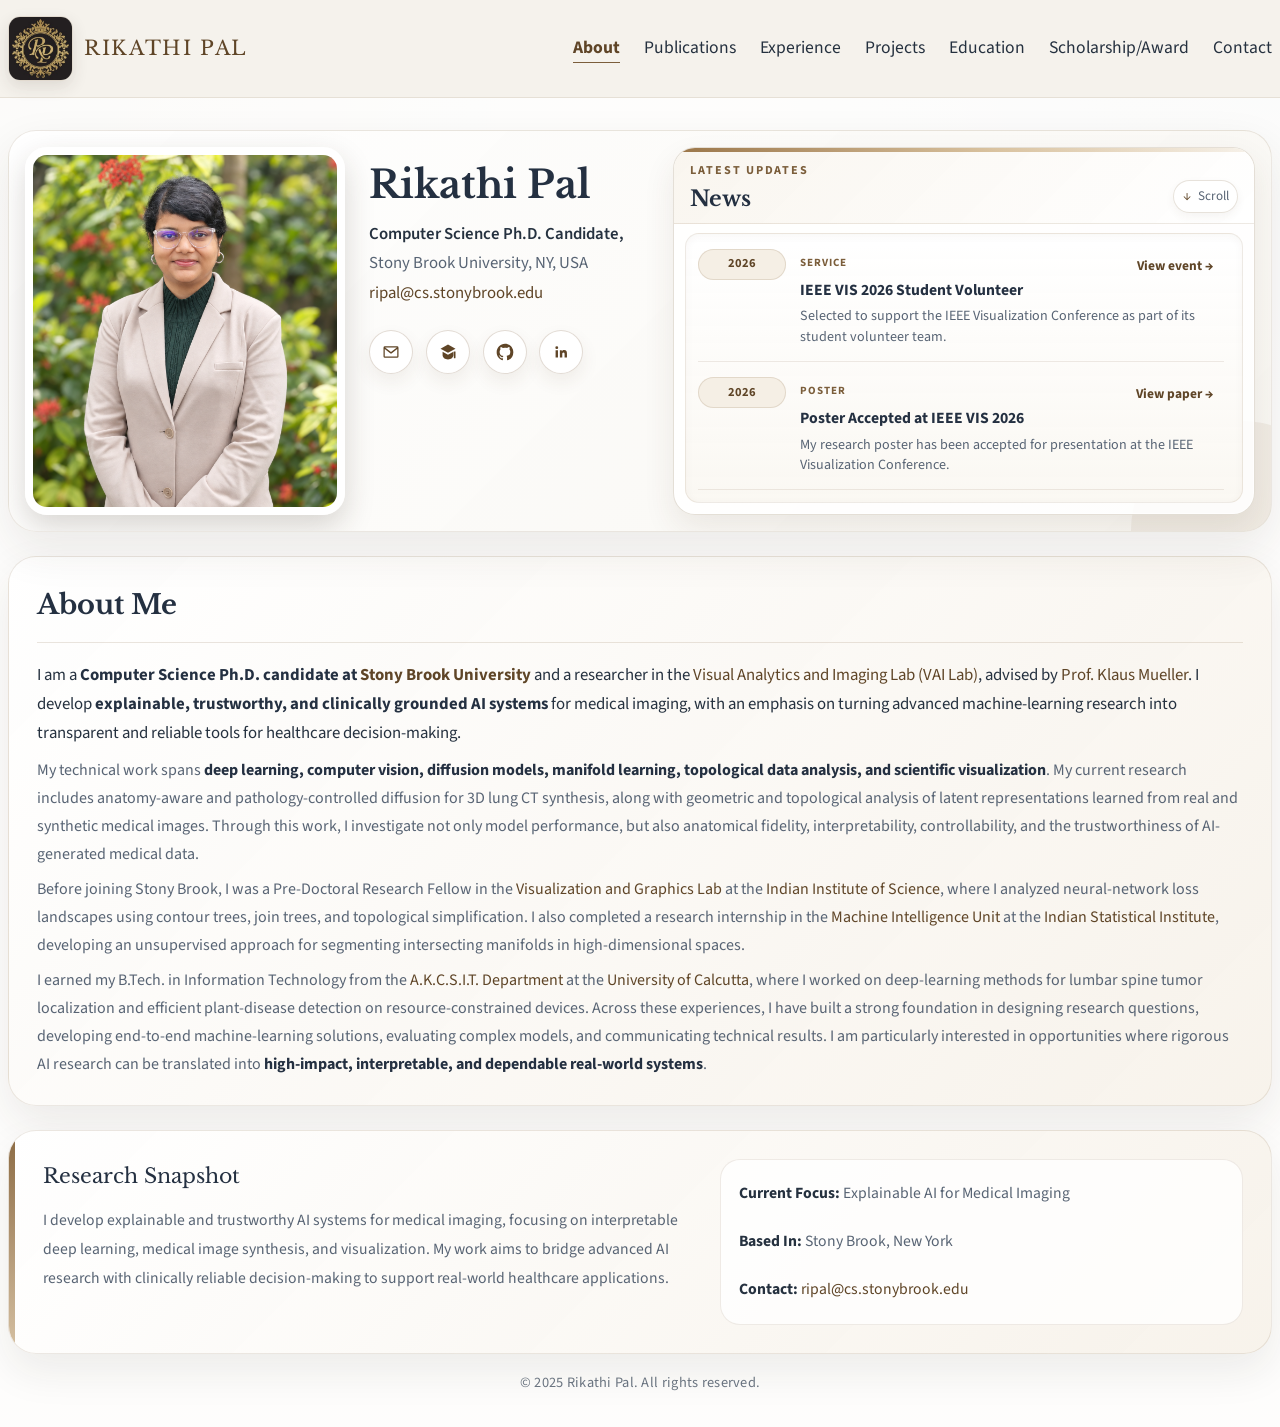
==== commit 39ac7e34: "Update homepage layout and news section" ====
--- a/index.html
+++ b/index.html
@@ -98,7 +98,7 @@
       <div class="hero-panel">
         <div class="hero-photo-wrap">
           <div class="hero-photo">
-            <img src="images/rip.jpg" alt="Portrait of Rikathi Pal">
+            <img src="images/rip-professional.png" alt="Professional portrait of Rikathi Pal">
           </div>
         </div>
         <div class="hero-copy">
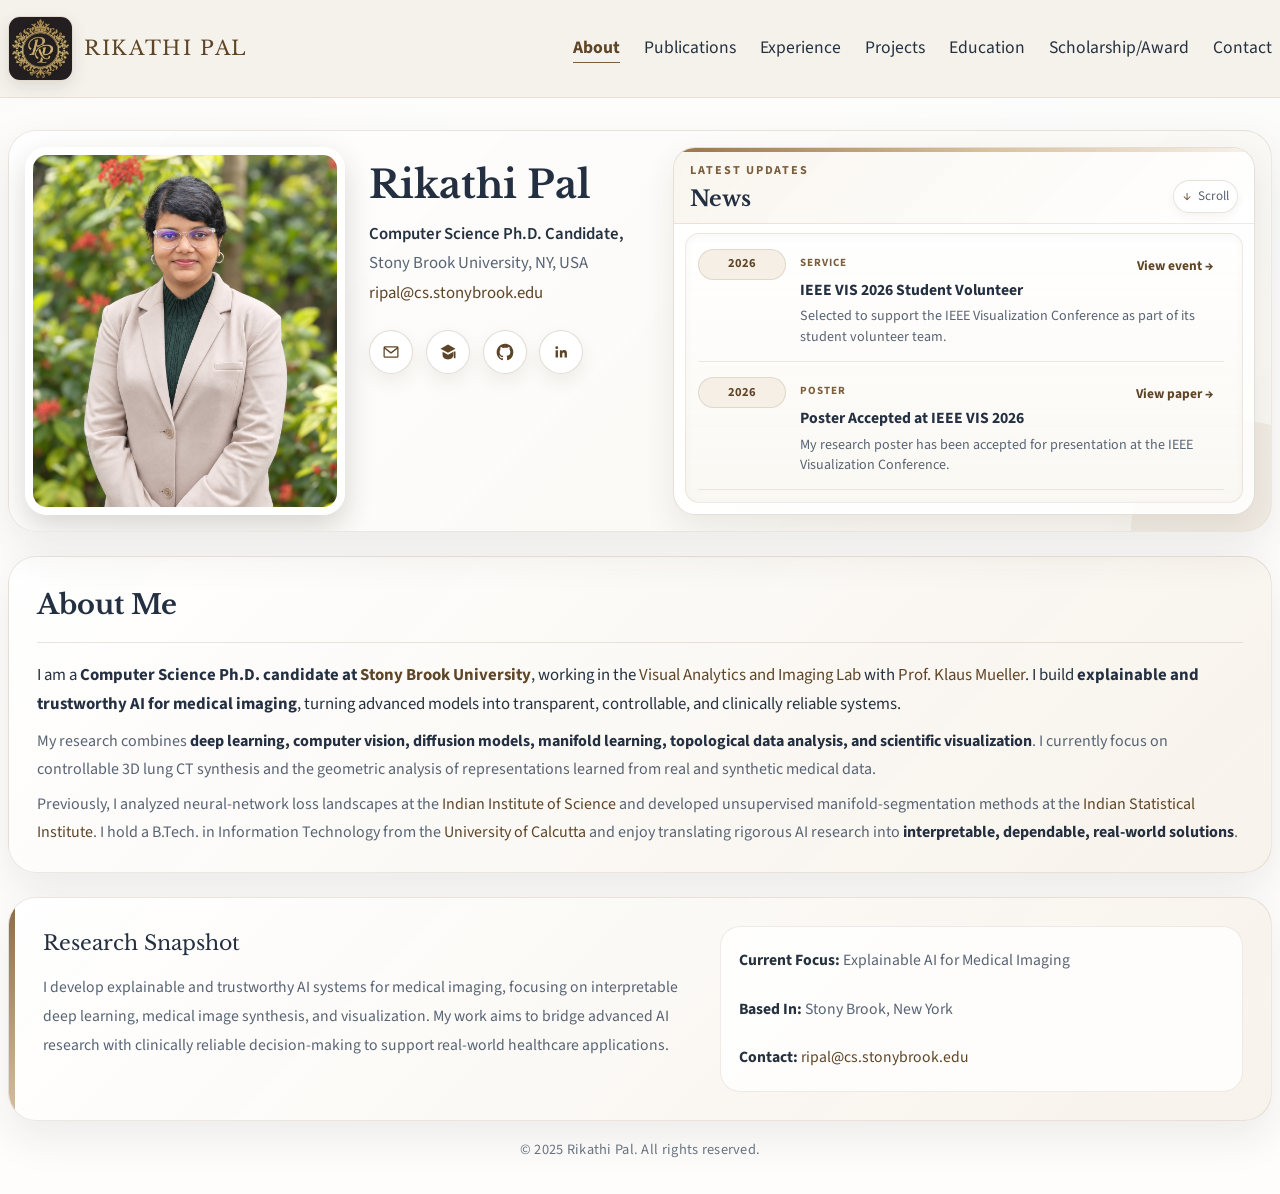
==== commit ad663f00: "Update portfolio projects and images" ====
--- a/index.html
+++ b/index.html
@@ -12,11 +12,11 @@
   <meta property="og:description" content="Portfolio of Rikathi Pal, Ph.D. candidate at Stony Brook University working on explainable and trustworthy AI for medical imaging.">
   <meta property="og:url" content="https://rikathi.github.io/">
   <meta property="og:site_name" content="Rikathi Pal">
-  <meta property="og:image" content="https://rikathi.github.io/images/rip.jpg">
+  <meta property="og:image" content="https://rikathi.github.io/images/rip-professional.png">
   <meta name="twitter:card" content="summary_large_image">
   <meta name="twitter:title" content="Rikathi Pal | Ph.D. Candidate in Computer Science at Stony Brook University">
   <meta name="twitter:description" content="Portfolio of Rikathi Pal, Ph.D. candidate at Stony Brook University working on explainable and trustworthy AI for medical imaging.">
-  <meta name="twitter:image" content="https://rikathi.github.io/images/rip.jpg">
+  <meta name="twitter:image" content="https://rikathi.github.io/images/rip-professional.png">
   <link rel="icon" href="images/RP.jpg" sizes="1000x1200" type="image/png">
   <link rel="preconnect" href="https://fonts.googleapis.com">
   <link rel="preconnect" href="https://fonts.gstatic.com" crossorigin>
@@ -39,7 +39,7 @@
             "@type": "Person",
             "name": "Rikathi Pal",
             "url": "https://rikathi.github.io/",
-            "image": "https://rikathi.github.io/images/rip.jpg",
+            "image": "https://rikathi.github.io/images/rip-professional.png",
             "email": "mailto:ripal@cs.stonybrook.edu",
             "jobTitle": "Ph.D. Candidate in Computer Science",
             "affiliation": {
@@ -247,16 +247,13 @@
       <h2 class="about-section-title" id="about-title">About Me</h2>
       <div class="about-text about-section-copy">
         <p class="about-lead">
-          I am a <strong>Computer Science Ph.D. candidate at <a href="https://www.cs.stonybrook.edu/" target="_blank" rel="noopener noreferrer">Stony Brook University</a></strong> and a researcher in the <a href="https://www3.cs.stonybrook.edu/~mueller/#projects" target="_blank" rel="noopener noreferrer">Visual Analytics and Imaging Lab (VAI Lab)</a>, advised by <a href="https://www3.cs.stonybrook.edu/~mueller/" target="_blank" rel="noopener noreferrer">Prof. Klaus Mueller</a>. I develop <strong>explainable, trustworthy, and clinically grounded AI systems</strong> for medical imaging, with an emphasis on turning advanced machine-learning research into transparent and reliable tools for healthcare decision-making.
+          I am a <strong>Computer Science Ph.D. candidate at <a href="https://www.cs.stonybrook.edu/" target="_blank" rel="noopener noreferrer">Stony Brook University</a></strong>, working in the <a href="https://www3.cs.stonybrook.edu/~mueller/#projects" target="_blank" rel="noopener noreferrer">Visual Analytics and Imaging Lab</a> with <a href="https://www3.cs.stonybrook.edu/~mueller/" target="_blank" rel="noopener noreferrer">Prof. Klaus Mueller</a>. I build <strong>explainable and trustworthy AI for medical imaging</strong>, turning advanced models into transparent, controllable, and clinically reliable systems.
         </p>
         <p>
-          My technical work spans <strong>deep learning, computer vision, diffusion models, manifold learning, topological data analysis, and scientific visualization</strong>. My current research includes anatomy-aware and pathology-controlled diffusion for 3D lung CT synthesis, along with geometric and topological analysis of latent representations learned from real and synthetic medical images. Through this work, I investigate not only model performance, but also anatomical fidelity, interpretability, controllability, and the trustworthiness of AI-generated medical data.
+          My research combines <strong>deep learning, computer vision, diffusion models, manifold learning, topological data analysis, and scientific visualization</strong>. I currently focus on controllable 3D lung CT synthesis and the geometric analysis of representations learned from real and synthetic medical data.
         </p>
         <p>
-          Before joining Stony Brook, I was a Pre-Doctoral Research Fellow in the <a href="https://vgl.csa.iisc.ac.in/" target="_blank" rel="noopener noreferrer">Visualization and Graphics Lab</a> at the <a href="https://iisc.ac.in/" target="_blank" rel="noopener noreferrer">Indian Institute of Science</a>, where I analyzed neural-network loss landscapes using contour trees, join trees, and topological simplification. I also completed a research internship in the <a href="https://miu.isical.ac.in/content/machine-intelligence-unit" target="_blank" rel="noopener noreferrer">Machine Intelligence Unit</a> at the <a href="https://www.isical.ac.in/" target="_blank" rel="noopener noreferrer">Indian Statistical Institute</a>, developing an unsupervised approach for segmenting intersecting manifolds in high-dimensional spaces.
-        </p>
-        <p>
-          I earned my B.Tech. in Information Technology from the <a href="https://www.caluniv.ac.in/academic/akcsit/AKC.html" target="_blank" rel="noopener noreferrer">A.K.C.S.I.T. Department</a> at the <a href="https://www.caluniv.ac.in/" target="_blank" rel="noopener noreferrer">University of Calcutta</a>, where I worked on deep-learning methods for lumbar spine tumor localization and efficient plant-disease detection on resource-constrained devices. Across these experiences, I have built a strong foundation in designing research questions, developing end-to-end machine-learning solutions, evaluating complex models, and communicating technical results. I am particularly interested in opportunities where rigorous AI research can be translated into <strong>high-impact, interpretable, and dependable real-world systems</strong>.
+          Previously, I analyzed neural-network loss landscapes at the <a href="https://iisc.ac.in/" target="_blank" rel="noopener noreferrer">Indian Institute of Science</a> and developed unsupervised manifold-segmentation methods at the <a href="https://www.isical.ac.in/" target="_blank" rel="noopener noreferrer">Indian Statistical Institute</a>. I hold a B.Tech. in Information Technology from the <a href="https://www.caluniv.ac.in/" target="_blank" rel="noopener noreferrer">University of Calcutta</a> and enjoy translating rigorous AI research into <strong>interpretable, dependable, real-world solutions</strong>.
         </p>
       </div>
     </section>
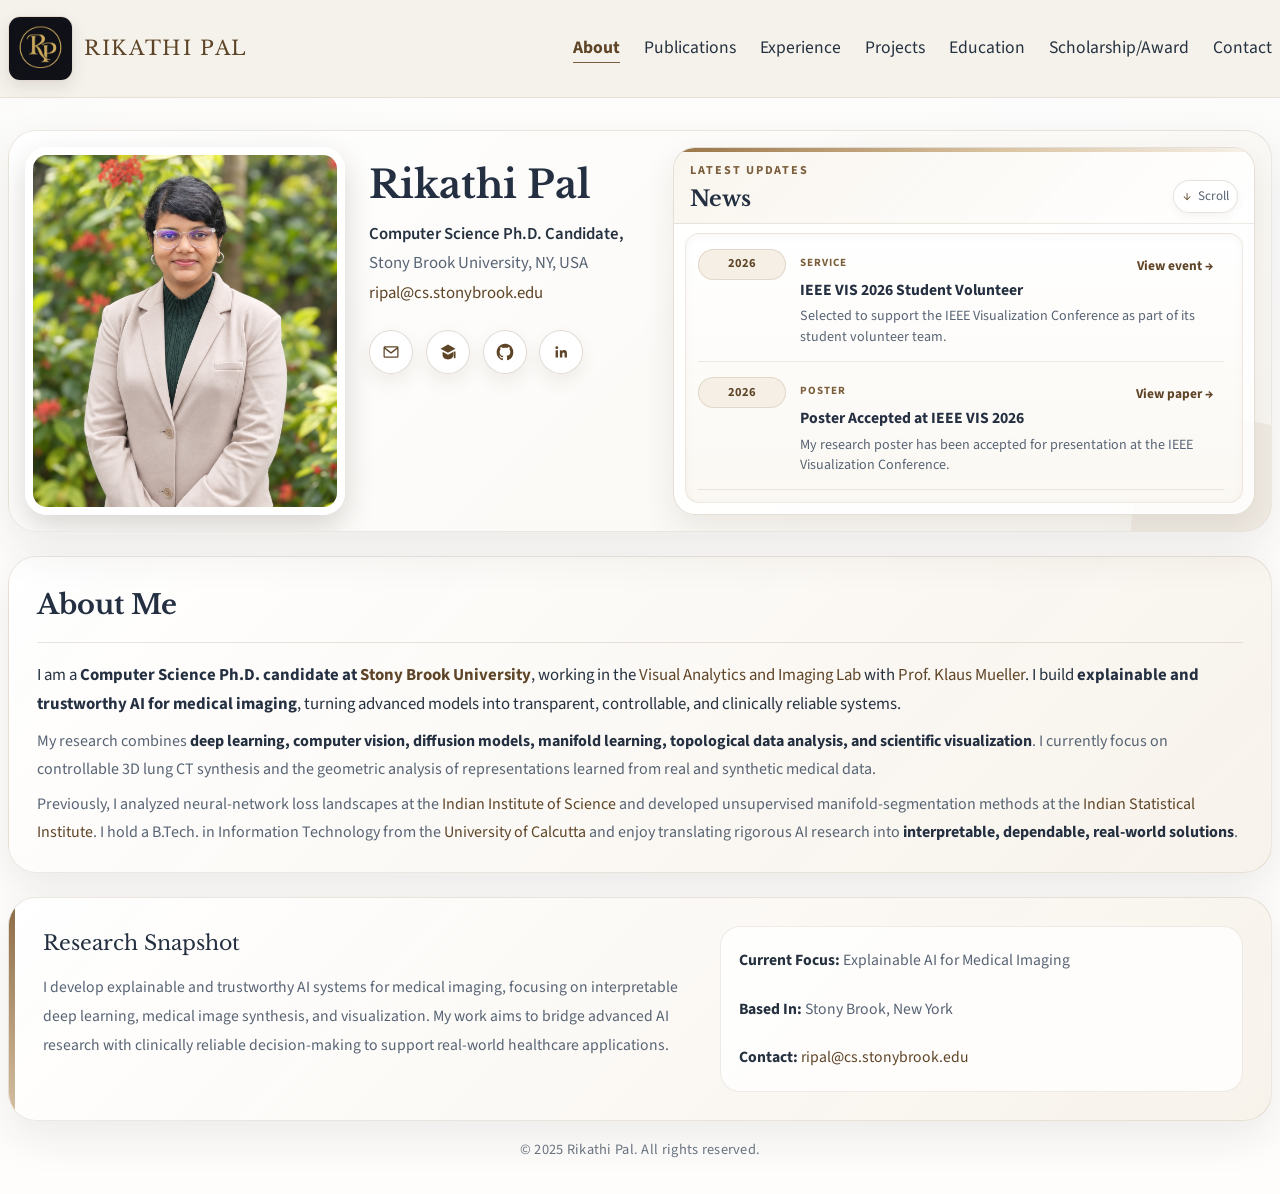
==== commit 5d5b1136: "Update portfolio projects and images" ====
--- a/index.html
+++ b/index.html
@@ -17,7 +17,7 @@
   <meta name="twitter:title" content="Rikathi Pal | Ph.D. Candidate in Computer Science at Stony Brook University">
   <meta name="twitter:description" content="Portfolio of Rikathi Pal, Ph.D. candidate at Stony Brook University working on explainable and trustworthy AI for medical imaging.">
   <meta name="twitter:image" content="https://rikathi.github.io/images/rip-professional.png">
-  <link rel="icon" href="images/RP.jpg" sizes="1000x1200" type="image/png">
+  <link rel="icon" href="images/brand-logo-sober.png" type="image/png">
   <link rel="preconnect" href="https://fonts.googleapis.com">
   <link rel="preconnect" href="https://fonts.gstatic.com" crossorigin>
   <link href="https://fonts.googleapis.com/css2?family=Libre+Baskerville:wght@400;700&family=Source+Sans+3:wght@400;500;600;700&display=swap" rel="stylesheet">
@@ -76,7 +76,7 @@
   <header class="topbar">
     <div class="topbar-inner">
       <a class="brand" href="index.html">
-        <img class="brand-mark" src="images/2.jpg" alt="Rikathi Pal logo">
+        <img class="brand-mark" src="images/brand-logo-sober.png" alt="Rikathi Pal RP monogram">
         <span>RIKATHI PAL</span>
       </a>
       <nav aria-label="Primary">
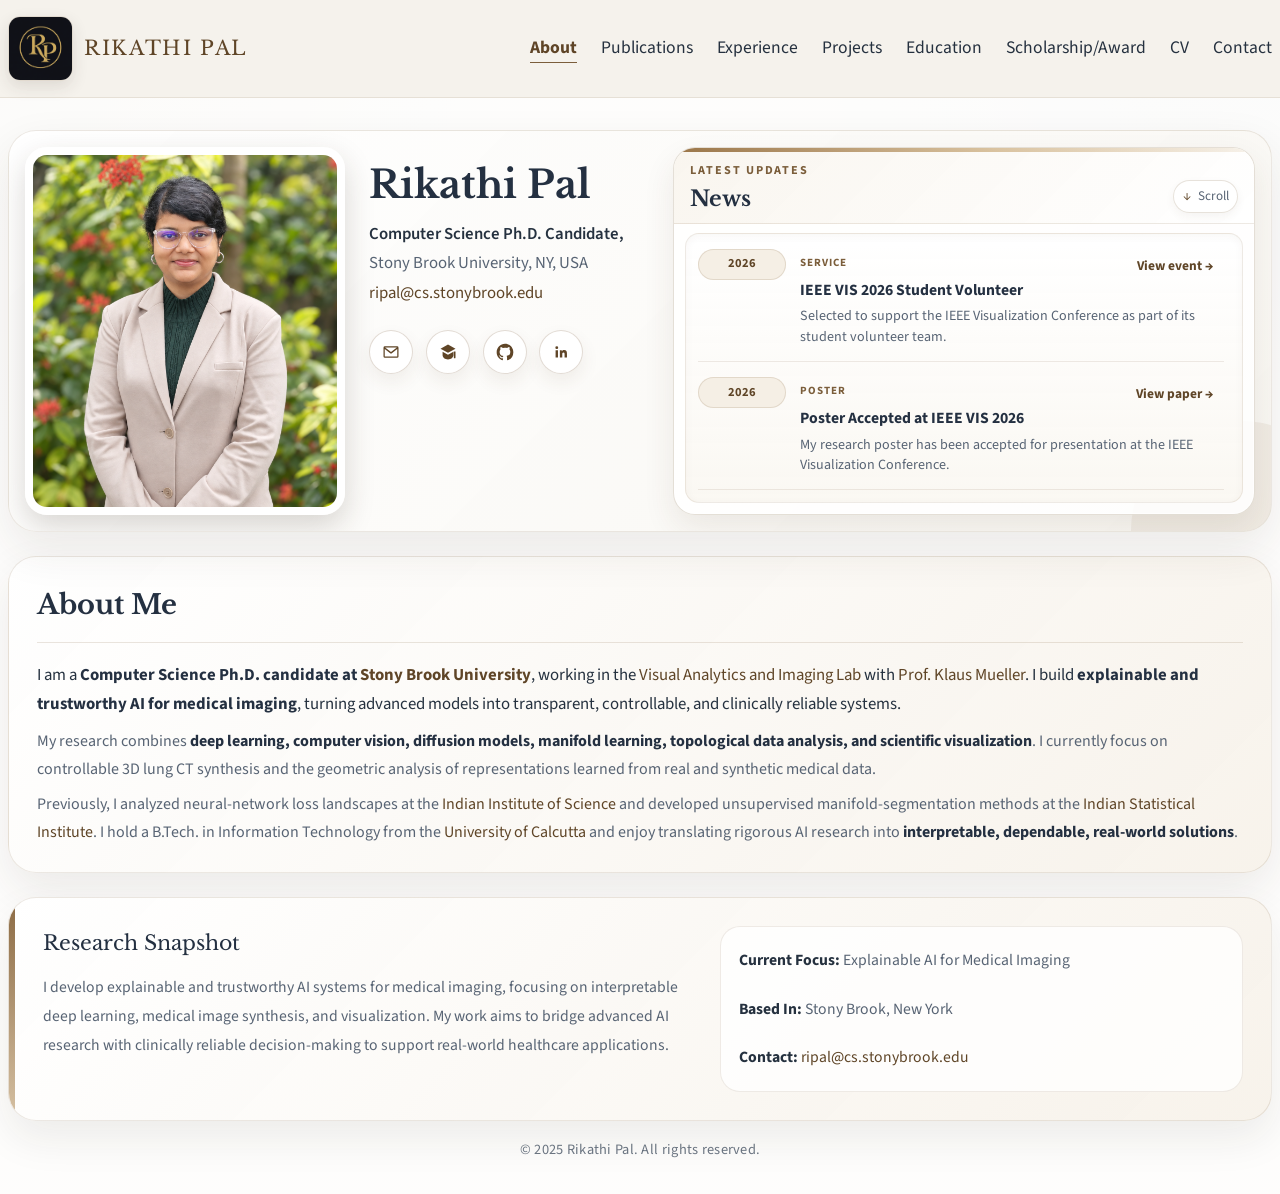
==== commit 6634d5ea: "Add CV page with preview and download" ====
--- a/index.html
+++ b/index.html
@@ -87,6 +87,7 @@
           <li><a href="projects.html">Projects</a></li>
           <li><a href="education.html">Education</a></li>
           <li><a href="scholarship-award.html">Scholarship/Award</a></li>
+          <li><a href="cv.html">CV</a></li>
           <li><a href="contact.html">Contact</a></li>
         </ul>
       </nav>
--- a/style.css
+++ b/style.css
@@ -563,6 +563,66 @@
   box-shadow: 0 10px 25px rgba(43, 35, 24, 0.05);
 }
 
+.cv-intro {
+  display: flex;
+  align-items: center;
+  justify-content: space-between;
+  gap: 1.5rem;
+  margin-bottom: 1.5rem;
+}
+
+.cv-intro p {
+  max-width: 68ch;
+  color: var(--text-soft);
+}
+
+.cv-actions {
+  display: flex;
+  flex-wrap: wrap;
+  gap: 0.75rem;
+  flex-shrink: 0;
+}
+
+.cv-button {
+  display: inline-flex;
+  align-items: center;
+  justify-content: center;
+  min-height: 44px;
+  padding: 0.65rem 1rem;
+  border: 1px solid var(--accent);
+  border-radius: 10px;
+  background: var(--accent-deep);
+  color: #fff;
+  font-weight: 700;
+  line-height: 1.2;
+}
+
+.cv-button:hover,
+.cv-button:focus-visible {
+  background: var(--accent);
+  color: #fff;
+  text-decoration: none;
+}
+
+.cv-button-secondary {
+  background: transparent;
+  color: var(--accent-deep);
+}
+
+.cv-button-secondary:hover,
+.cv-button-secondary:focus-visible {
+  color: #fff;
+}
+
+.cv-viewer {
+  width: 100%;
+  height: min(78vh, 1000px);
+  min-height: 650px;
+  border: 1px solid var(--border);
+  border-radius: 14px;
+  background: var(--surface-muted);
+}
+
 .section-heading {
   font-family: "Libre Baskerville", serif;
   font-size: 1.8rem;
@@ -919,6 +979,17 @@
   background: #f4eee3;
   border: 1px solid rgba(123, 94, 59, 0.16);
   font-weight: 600;
+}
+
+.project-actions {
+  display: flex;
+  flex-wrap: wrap;
+  align-items: center;
+  gap: 0.7rem;
+}
+
+.project-actions .entry-link {
+  margin-top: 0.75rem;
 }
 
 .award {
@@ -1162,6 +1233,11 @@
     justify-content: flex-start;
   }
 
+  .cv-intro {
+    align-items: flex-start;
+    flex-direction: column;
+  }
+
   .hero-panel,
   .content-section,
   .about-section {
@@ -1206,6 +1282,16 @@
     padding-top: 1.5rem;
   }
 
+  .cv-actions,
+  .cv-button {
+    width: 100%;
+  }
+
+  .cv-viewer {
+    height: 70vh;
+    min-height: 480px;
+  }
+
   .hero-icons {
     justify-content: flex-start;
   }
